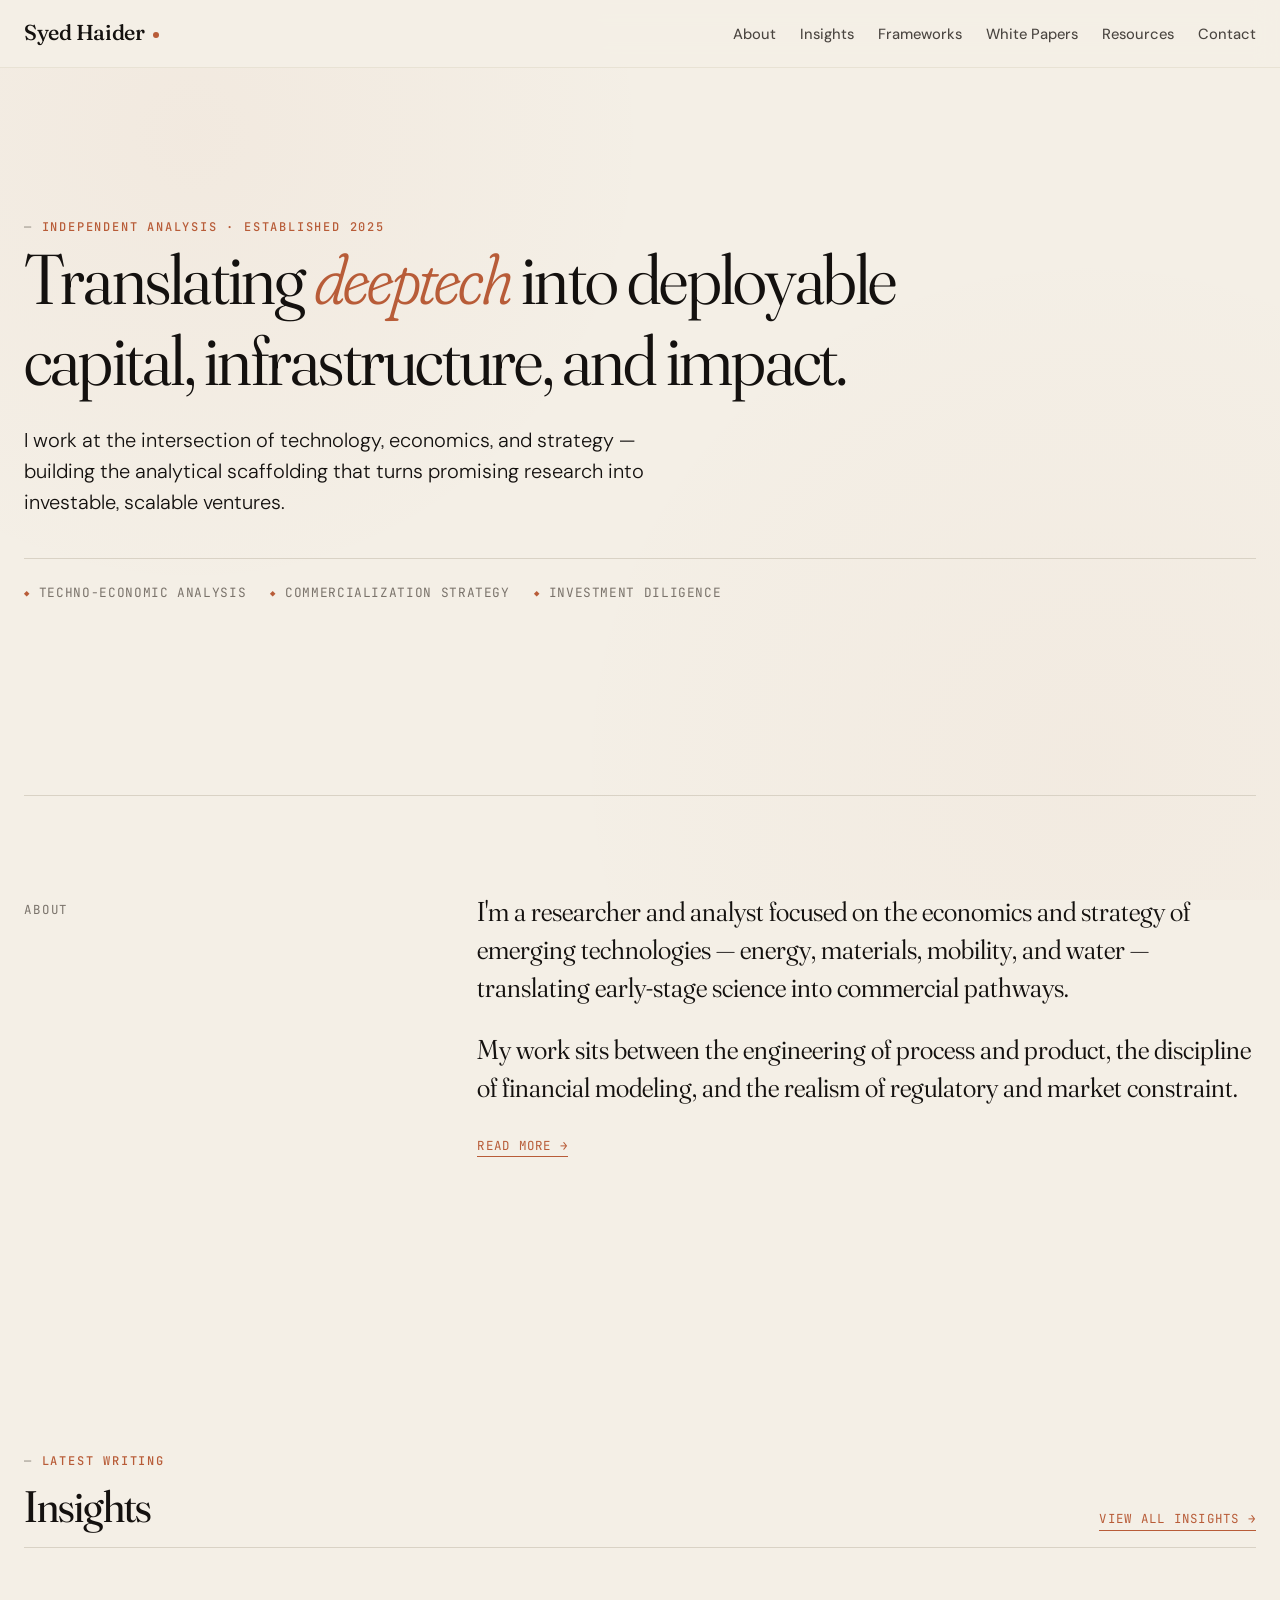
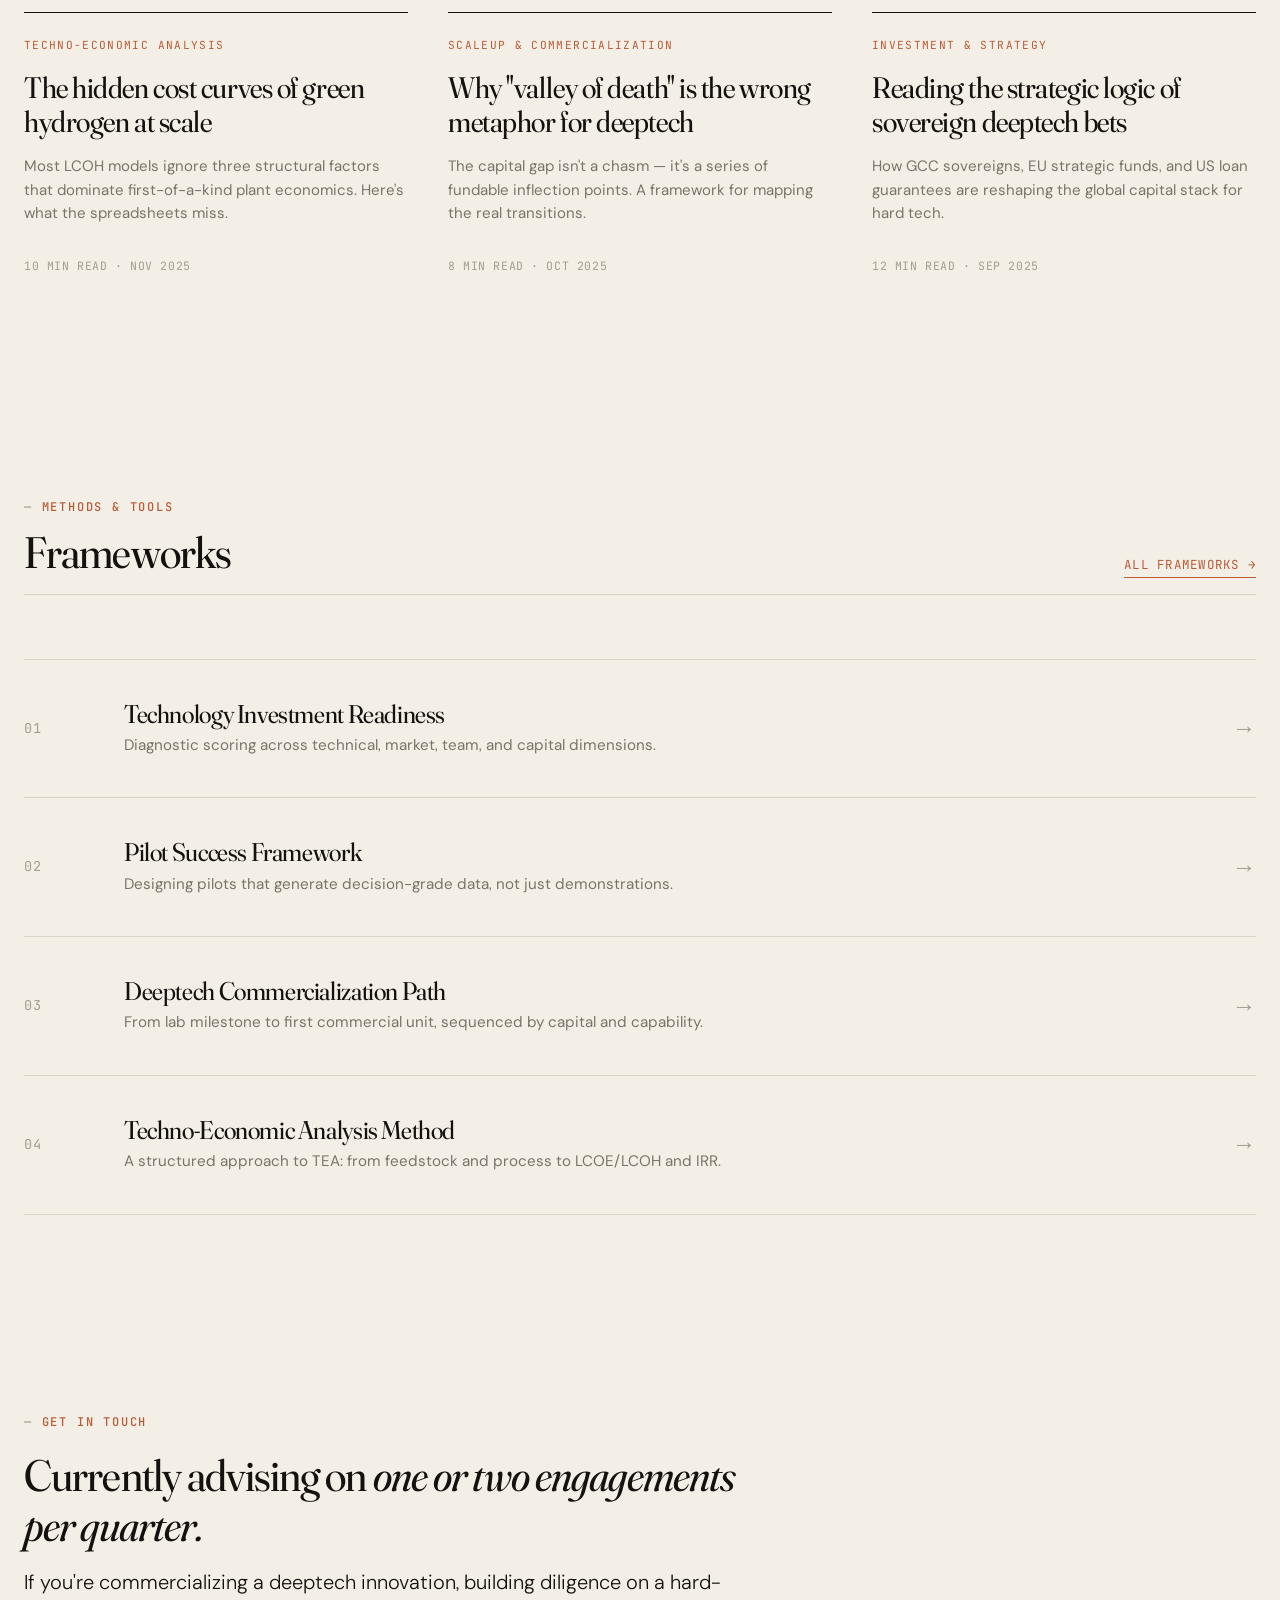
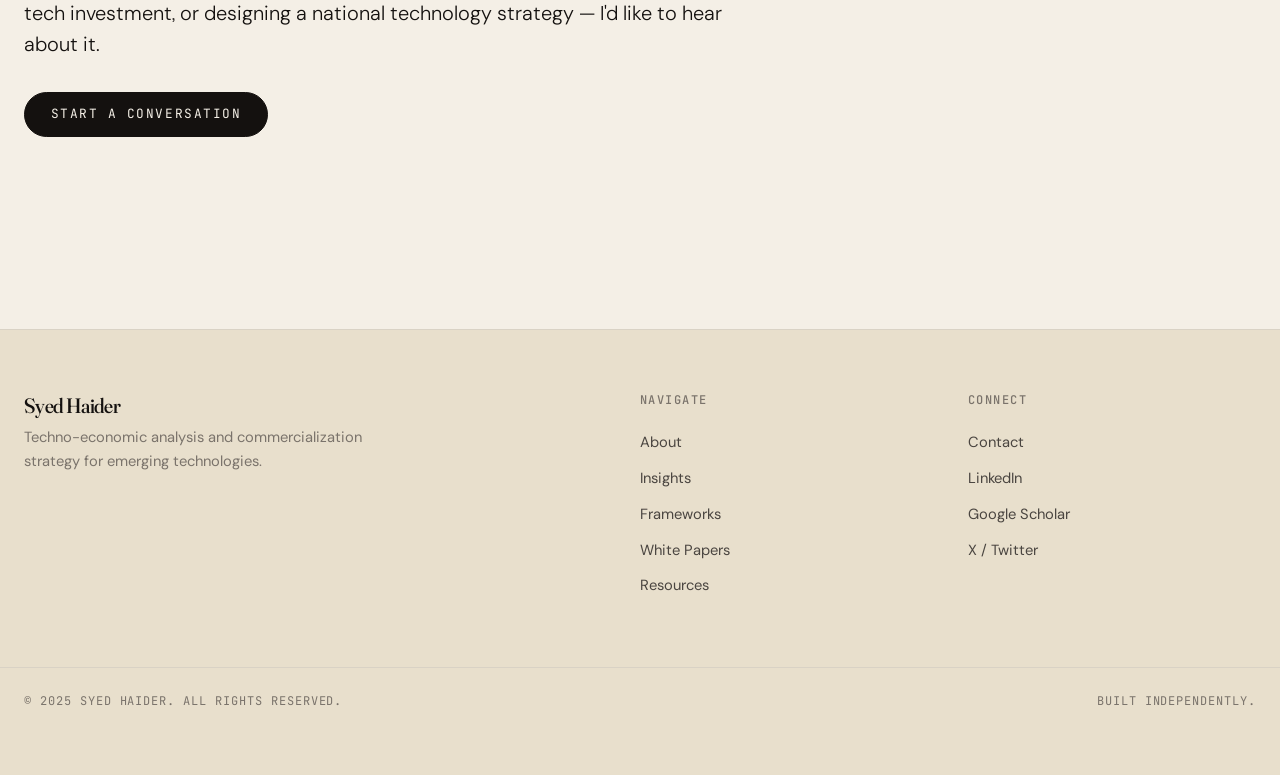
==== index.html @ 42bfda78 "Update index.html" ====
<!DOCTYPE html>
<html lang="en">
<head>
  <meta charset="UTF-8">
  <meta name="viewport" content="width=device-width, initial-scale=1.0">
  <title>Syed Haider — Techno-Economic Analyst & Technology Commercialization</title>
  <meta name="description" content="Independent analysis on technology commercialization, techno-economic modeling, and deeptech scaleup.">
  <link rel="preconnect" href="https://fonts.googleapis.com">
  <link rel="preconnect" href="https://fonts.gstatic.com" crossorigin>
  <link href="https://fonts.googleapis.com/css2?family=Fraunces:ital,opsz,wght,SOFT@0,9..144,100..900,0..100;1,9..144,100..900,0..100&family=DM+Sans:opsz,wght@9..40,300..700&family=JetBrains+Mono:wght@400;500&display=swap" rel="stylesheet">
  <link rel="stylesheet" href="css/styles.css">
</head>
<body>

  <!-- ============ NAVIGATION ============ -->
  <nav class="nav">
    <div class="nav-inner">
      <a href="index.html" class="nav-brand">Syed Haider</a>
      <button class="nav-toggle" aria-label="Toggle navigation">
        <span></span><span></span><span></span>
      </button>
      <ul class="nav-links">
        <li><a href="about.html">About</a></li>
        <li><a href="insights.html">Insights</a></li>
        <li><a href="frameworks.html">Frameworks</a></li>
        <li><a href="white-papers.html">White Papers</a></li>
        <li><a href="resources.html">Resources</a></li>
        <li><a href="contact.html">Contact</a></li>
      </ul>
    </div>
  </nav>

  <!-- ============ HERO ============ -->
  <header class="hero">
    <div class="container">
      <div class="fade-up">
        <span class="eyebrow">Independent Analysis · Established 2025</span>
      </div>
      <div class="hero-grid">
        <div>
          <h1 class="fade-up">
            Translating <em>deeptech</em> into deployable<br>capital, infrastructure, and impact.
          </h1>
          <p class="lead fade-up" style="max-width: 640px; margin-top: 1.5rem;">
            I work at the intersection of technology, economics, and strategy — building the analytical scaffolding that turns promising research into investable, scalable ventures.
          </p>
          <div class="hero-meta fade-up">
            <span>Techno-Economic Analysis</span>
            <span>Commercialization Strategy</span>
            <span>Investment Diligence</span>
          </div>
        </div>
      </div>
    </div>
  </header>

  <!-- ============ ABOUT PREVIEW ============ -->
  <section>
    <div class="container">
      <div class="about-preview reveal">
        <div class="about-preview-label">About</div>
        <div class="about-preview-content">
          <p>
            I'm a researcher and analyst focused on the economics and strategy of emerging technologies — energy, materials, mobility, and water — translating early-stage science into commercial pathways.
          </p>
          <p>
            My work sits between the engineering of process and product, the discipline of financial modeling, and the realism of regulatory and market constraint.
          </p>
          <a href="about.html" class="section-link" style="margin-top: 1rem;">Read more →</a>
        </div>
      </div>
    </div>
  </section>

  <!-- ============ LATEST INSIGHTS ============ -->
  <section>
    <div class="container">
      <div class="section-header reveal">
        <div>
          <span class="eyebrow">Latest Writing</span>
          <h2>Insights</h2>
        </div>
        <a href="insights.html" class="section-link">View all insights →</a>
      </div>

      <div class="insights-grid">
        <!-- INSIGHT CARD ---------------------------------------------------- -->
        <a href="insights/sample-post.html" class="insight-card reveal">
          <span class="category">Techno-Economic Analysis</span>
          <h3>The hidden cost curves of green hydrogen at scale</h3>
          <p>Most LCOH models ignore three structural factors that dominate first-of-a-kind plant economics. Here's what the spreadsheets miss.</p>
          <span class="meta">10 min read · Nov 2025</span>
        </a>
        <!-- /INSIGHT CARD --------------------------------------------------- -->

        <a href="insights/sample-post.html" class="insight-card reveal">
          <span class="category">Scaleup & Commercialization</span>
          <h3>Why "valley of death" is the wrong metaphor for deeptech</h3>
          <p>The capital gap isn't a chasm — it's a series of fundable inflection points. A framework for mapping the real transitions.</p>
          <span class="meta">8 min read · Oct 2025</span>
        </a>

        <a href="insights/sample-post.html" class="insight-card reveal">
          <span class="category">Investment & Strategy</span>
          <h3>Reading the strategic logic of sovereign deeptech bets</h3>
          <p>How GCC sovereigns, EU strategic funds, and US loan guarantees are reshaping the global capital stack for hard tech.</p>
          <span class="meta">12 min read · Sep 2025</span>
        </a>
      </div>
    </div>
  </section>

  <!-- ============ FRAMEWORKS ============ -->
  <section>
    <div class="container">
      <div class="section-header reveal">
        <div>
          <span class="eyebrow">Methods & Tools</span>
          <h2>Frameworks</h2>
        </div>
        <a href="frameworks.html" class="section-link">All frameworks →</a>
      </div>

      <div class="frameworks-list">
        <a href="frameworks/technology-investment-readiness.html" class="framework-row reveal">
          <span class="framework-number">01</span>
          <div>
            <h3>Technology Investment Readiness</h3>
            <p>Diagnostic scoring across technical, market, team, and capital dimensions.</p>
          </div>
          <span class="framework-arrow">→</span>
        </a>

        <a href="frameworks/pilot-success.html" class="framework-row reveal">
          <span class="framework-number">02</span>
          <div>
            <h3>Pilot Success Framework</h3>
            <p>Designing pilots that generate decision-grade data, not just demonstrations.</p>
          </div>
          <span class="framework-arrow">→</span>
        </a>

        <a href="frameworks/deeptech-commercialization.html" class="framework-row reveal">
          <span class="framework-number">03</span>
          <div>
            <h3>Deeptech Commercialization Path</h3>
            <p>From lab milestone to first commercial unit, sequenced by capital and capability.</p>
          </div>
          <span class="framework-arrow">→</span>
        </a>

        <a href="frameworks/techno-economic.html" class="framework-row reveal">
          <span class="framework-number">04</span>
          <div>
            <h3>Techno-Economic Analysis Method</h3>
            <p>A structured approach to TEA: from feedstock and process to LCOE/LCOH and IRR.</p>
          </div>
          <span class="framework-arrow">→</span>
        </a>
      </div>
    </div>
  </section>

  <!-- ============ CONTACT TEASER ============ -->
  <section>
    <div class="container">
      <div class="reveal" style="max-width: 720px;">
        <span class="eyebrow">Get in touch</span>
        <h2 style="margin: 1rem 0;">Currently advising on <em>one or two engagements per quarter.</em></h2>
        <p class="lead" style="margin-bottom: 2rem;">If you're commercializing a deeptech innovation, building diligence on a hard-tech investment, or designing a national technology strategy — I'd like to hear about it.</p>
        <a href="contact.html" class="btn">Start a conversation</a>
      </div>
    </div>
  </section>

  <!-- ============ FOOTER ============ -->
  <footer class="footer">
    <div class="footer-inner">
      <div class="footer-brand">
        <h4>Syed Haider</h4>
        <p>Techno-economic analysis and commercialization strategy for emerging technologies.</p>
      </div>
      <div class="footer-col">
        <h5>Navigate</h5>
        <ul>
          <li><a href="about.html">About</a></li>
          <li><a href="insights.html">Insights</a></li>
          <li><a href="frameworks.html">Frameworks</a></li>
          <li><a href="white-papers.html">White Papers</a></li>
          <li><a href="resources.html">Resources</a></li>
        </ul>
      </div>
      <div class="footer-col">
        <h5>Connect</h5>
        <ul>
          <li><a href="contact.html">Contact</a></li>
          <li><a href="https://linkedin.com" target="_blank" rel="noopener">LinkedIn</a></li>
          <li><a href="https://scholar.google.com" target="_blank" rel="noopener">Google Scholar</a></li>
          <li><a href="https://twitter.com" target="_blank" rel="noopener">X / Twitter</a></li>
        </ul>
      </div>
    </div>
    <div class="footer-bottom">
      <span>© 2025 Syed Haider. All rights reserved.</span>
      <span>Built independently.</span>
    </div>
  </footer>

  <script src="js/main.js"></script>
</body>
</html>
---- css/styles.css ----
/* ============================================================
   PERSONAL WEBSITE — EDITORIAL ANALYST AESTHETIC
   Built for techno-economic analysis & technology commercialization
   ============================================================ */

/* -------- DESIGN TOKENS -------- */
:root {
  /* Paper palette */
  --paper: #F4EFE6;
  --paper-alt: #FBFAF6;
  --paper-soft: #EEE7D8;
  --paper-deep: #E8DFCC;

  /* Ink palette */
  --ink: #14110F;
  --ink-mid: #4A4540;
  --ink-soft: #7A736B;
  --ink-faint: #A39D93;

  /* Accent — terracotta/rust */
  --accent: #B85C38;
  --accent-dark: #8C3F1F;
  --accent-soft: #E8B597;
  --accent-faint: #F4D9C5;

  /* Structural */
  --border: #D9D2C5;
  --border-soft: #E8E2D4;
  --border-strong: #A39D93;

  /* Typography */
  --font-display: 'Fraunces', 'Times New Roman', Georgia, serif;
  --font-body: 'DM Sans', -apple-system, BlinkMacSystemFont, sans-serif;
  --font-mono: 'JetBrains Mono', 'Courier New', monospace;

  /* Spacing scale */
  --space-2xs: 0.25rem;
  --space-xs: 0.5rem;
  --space-sm: 1rem;
  --space-md: 1.5rem;
  --space-lg: 2.5rem;
  --space-xl: 4rem;
  --space-2xl: 6rem;
  --space-3xl: 9rem;

  /* Layout */
  --container-max: 1280px;
  --content-max: 720px;
  --content-wide: 920px;

  /* Motion */
  --transition: 0.3s cubic-bezier(0.4, 0, 0.2, 1);
  --transition-slow: 0.6s cubic-bezier(0.4, 0, 0.2, 1);
}

/* -------- RESET & BASE -------- */
*, *::before, *::after {
  box-sizing: border-box;
  margin: 0;
  padding: 0;
}

html {
  scroll-behavior: smooth;
  -webkit-text-size-adjust: 100%;
}

body {
  font-family: var(--font-body);
  font-size: 17px;
  line-height: 1.6;
  color: var(--ink);
  background: var(--paper);
  background-image:
    radial-gradient(circle at 15% 15%, rgba(184, 92, 56, 0.04) 0%, transparent 35%),
    radial-gradient(circle at 85% 85%, rgba(184, 92, 56, 0.03) 0%, transparent 40%);
  background-attachment: fixed;
  -webkit-font-smoothing: antialiased;
  -moz-osx-font-smoothing: grayscale;
  font-feature-settings: 'kern', 'liga', 'ss01';
  min-height: 100vh;
}

img { max-width: 100%; height: auto; display: block; }
a { color: inherit; text-decoration: none; transition: color var(--transition); }
button { font: inherit; cursor: pointer; border: none; background: none; color: inherit; }

/* -------- TYPOGRAPHY -------- */
h1, h2, h3, h4, h5, h6 {
  font-family: var(--font-display);
  font-weight: 400;
  line-height: 1.15;
  color: var(--ink);
  font-feature-settings: 'kern', 'liga', 'ss01', 'ss02';
  font-variation-settings: 'opsz' 144, 'SOFT' 30;
}

h1 {
  font-size: clamp(2.5rem, 5.5vw, 4.75rem);
  letter-spacing: -0.025em;
  font-weight: 350;
}

h2 {
  font-size: clamp(1.75rem, 3.5vw, 2.75rem);
  letter-spacing: -0.02em;
  font-weight: 400;
}

h3 {
  font-size: clamp(1.4rem, 2.5vw, 1.85rem);
  letter-spacing: -0.015em;
}

h4 {
  font-size: 1.25rem;
  letter-spacing: -0.01em;
  font-weight: 500;
}

p {
  margin-bottom: var(--space-sm);
  color: var(--ink-mid);
}

p.lead {
  font-size: 1.25rem;
  line-height: 1.55;
  color: var(--ink);
  font-weight: 300;
}

.eyebrow {
  font-family: var(--font-mono);
  font-size: 0.75rem;
  letter-spacing: 0.15em;
  text-transform: uppercase;
  color: var(--accent);
  font-weight: 500;
  display: inline-block;
}

.eyebrow::before {
  content: '— ';
  color: var(--ink-faint);
}

.mono { font-family: var(--font-mono); font-size: 0.85em; letter-spacing: -0.01em; }

/* -------- LAYOUT -------- */
.container {
  max-width: var(--container-max);
  margin: 0 auto;
  padding: 0 var(--space-md);
}

.container-content {
  max-width: var(--content-max);
  margin: 0 auto;
  padding: 0 var(--space-md);
}

.container-wide {
  max-width: var(--content-wide);
  margin: 0 auto;
  padding: 0 var(--space-md);
}

section { padding: var(--space-2xl) 0; }

/* -------- NAVIGATION -------- */
.nav {
  position: sticky;
  top: 0;
  z-index: 100;
  background: rgba(244, 239, 230, 0.88);
  backdrop-filter: blur(12px);
  -webkit-backdrop-filter: blur(12px);
  border-bottom: 1px solid var(--border-soft);
}

.nav-inner {
  max-width: var(--container-max);
  margin: 0 auto;
  padding: var(--space-sm) var(--space-md);
  display: flex;
  align-items: center;
  justify-content: space-between;
  gap: var(--space-md);
}

.nav-brand {
  font-family: var(--font-display);
  font-size: 1.35rem;
  font-weight: 500;
  letter-spacing: -0.02em;
  color: var(--ink);
  display: flex;
  align-items: baseline;
  gap: 0.4em;
}

.nav-brand::after {
  content: '';
  display: inline-block;
  width: 6px;
  height: 6px;
  background: var(--accent);
  border-radius: 50%;
  transform: translateY(-2px);
}

.nav-links {
  display: flex;
  list-style: none;
  gap: var(--space-md);
  align-items: center;
}

.nav-links a {
  font-size: 0.92rem;
  color: var(--ink-mid);
  padding: 0.4em 0;
  position: relative;
  font-weight: 450;
}

.nav-links a:hover { color: var(--ink); }

.nav-links a.active {
  color: var(--accent);
}

.nav-links a.active::after {
  content: '';
  position: absolute;
  bottom: -2px;
  left: 0;
  right: 0;
  height: 1px;
  background: var(--accent);
}

.nav-toggle {
  display: none;
  flex-direction: column;
  gap: 5px;
  padding: 6px;
}

.nav-toggle span {
  width: 22px;
  height: 1.5px;
  background: var(--ink);
  transition: var(--transition);
}

/* -------- HERO -------- */
.hero {
  padding: var(--space-3xl) 0 var(--space-2xl);
  position: relative;
  overflow: hidden;
}

.hero-grid {
  display: grid;
  grid-template-columns: 1fr;
  gap: var(--space-xl);
  align-items: end;
}

.hero h1 {
  margin-bottom: var(--space-md);
  font-weight: 350;
}

.hero h1 em {
  font-style: italic;
  color: var(--accent);
  font-weight: 300;
  font-variation-settings: 'opsz' 144, 'SOFT' 100;
}

.hero-meta {
  display: flex;
  flex-wrap: wrap;
  gap: var(--space-md);
  margin-top: var(--space-lg);
  padding-top: var(--space-md);
  border-top: 1px solid var(--border);
  font-family: var(--font-mono);
  font-size: 0.8rem;
  letter-spacing: 0.05em;
  text-transform: uppercase;
  color: var(--ink-soft);
}

.hero-meta span::before {
  content: '◆ ';
  color: var(--accent);
  font-size: 0.7em;
  margin-right: 0.4em;
}

/* -------- LATEST INSIGHTS GRID -------- */
.section-header {
  display: flex;
  justify-content: space-between;
  align-items: end;
  margin-bottom: var(--space-xl);
  padding-bottom: var(--space-sm);
  border-bottom: 1px solid var(--border);
  gap: var(--space-md);
  flex-wrap: wrap;
}

.section-header h2 { margin-top: var(--space-xs); }

.section-link {
  font-family: var(--font-mono);
  font-size: 0.78rem;
  letter-spacing: 0.1em;
  text-transform: uppercase;
  color: var(--accent);
  border-bottom: 1px solid var(--accent);
  padding-bottom: 2px;
  transition: var(--transition);
}

.section-link:hover {
  color: var(--accent-dark);
  letter-spacing: 0.14em;
}

/* Insights grid */
.insights-grid {
  display: grid;
  grid-template-columns: repeat(auto-fit, minmax(280px, 1fr));
  gap: var(--space-lg);
}

.insight-card {
  display: flex;
  flex-direction: column;
  padding: var(--space-md) 0;
  border-top: 1px solid var(--ink);
  transition: var(--transition);
  background: transparent;
}

.insight-card:hover { transform: translateY(-3px); }
.insight-card:hover h3 { color: var(--accent); }

.insight-card .category {
  font-family: var(--font-mono);
  font-size: 0.7rem;
  letter-spacing: 0.12em;
  text-transform: uppercase;
  color: var(--accent);
  margin-bottom: var(--space-sm);
}

.insight-card h3 {
  margin-bottom: var(--space-sm);
  transition: color var(--transition);
}

.insight-card p {
  color: var(--ink-soft);
  font-size: 0.94rem;
  line-height: 1.55;
}

.insight-card .meta {
  margin-top: auto;
  padding-top: var(--space-sm);
  font-family: var(--font-mono);
  font-size: 0.72rem;
  letter-spacing: 0.05em;
  color: var(--ink-faint);
  text-transform: uppercase;
}

/* -------- ABOUT PREVIEW -------- */
.about-preview {
  display: grid;
  grid-template-columns: 1fr 2fr;
  gap: var(--space-xl);
  align-items: start;
  padding: var(--space-2xl) 0;
  border-top: 1px solid var(--border);
}

.about-preview-label {
  font-family: var(--font-mono);
  font-size: 0.78rem;
  letter-spacing: 0.15em;
  text-transform: uppercase;
  color: var(--ink-soft);
  padding-top: 0.6em;
}

.about-preview-content p {
  font-family: var(--font-display);
  font-size: clamp(1.25rem, 2.2vw, 1.7rem);
  line-height: 1.4;
  color: var(--ink);
  font-weight: 350;
  margin-bottom: var(--space-md);
  font-variation-settings: 'opsz' 96, 'SOFT' 40;
}

.about-preview-content p:last-child { margin-bottom: 0; }

/* -------- FRAMEWORKS PREVIEW -------- */
.frameworks-list {
  display: grid;
  grid-template-columns: 1fr;
  gap: 0;
  margin-top: var(--space-lg);
}

.framework-row {
  display: grid;
  grid-template-columns: 60px 1fr auto;
  gap: var(--space-lg);
  padding: var(--space-lg) 0;
  border-top: 1px solid var(--border);
  align-items: center;
  transition: var(--transition);
  position: relative;
}

.framework-row:last-child { border-bottom: 1px solid var(--border); }

.framework-row:hover {
  padding-left: var(--space-md);
}

.framework-row:hover h3 { color: var(--accent); }
.framework-row:hover .framework-number { color: var(--accent); }

.framework-number {
  font-family: var(--font-mono);
  font-size: 0.85rem;
  color: var(--ink-faint);
  letter-spacing: 0.05em;
  transition: var(--transition);
}

.framework-row h3 {
  font-size: clamp(1.3rem, 2vw, 1.65rem);
  margin-bottom: var(--space-2xs);
  transition: color var(--transition);
}

.framework-row p {
  color: var(--ink-soft);
  font-size: 0.95rem;
  margin: 0;
}

.framework-arrow {
  font-family: var(--font-display);
  font-size: 1.5rem;
  color: var(--ink-faint);
  transition: var(--transition);
}

.framework-row:hover .framework-arrow {
  color: var(--accent);
  transform: translateX(6px);
}

/* -------- ABOUT PAGE -------- */
.about-hero {
  padding: var(--space-2xl) 0 var(--space-lg);
}

.about-grid {
  display: grid;
  grid-template-columns: 1fr 2fr;
  gap: var(--space-xl);
  align-items: start;
  padding: var(--space-lg) 0;
}

.about-sidebar {
  position: sticky;
  top: 100px;
  padding-top: var(--space-md);
}

.about-sidebar h4 {
  font-family: var(--font-mono);
  font-size: 0.75rem;
  letter-spacing: 0.15em;
  text-transform: uppercase;
  color: var(--ink-soft);
  margin-bottom: var(--space-sm);
  font-weight: 500;
}

.about-sidebar ul {
  list-style: none;
  margin-bottom: var(--space-lg);
}

.about-sidebar li {
  padding: 0.35em 0;
  font-size: 0.92rem;
  color: var(--ink-mid);
  border-bottom: 1px solid var(--border-soft);
}

.about-content h2 {
  margin-top: var(--space-xl);
  margin-bottom: var(--space-md);
}

.about-content h2:first-child { margin-top: 0; }

.about-content p {
  font-size: 1.06rem;
  line-height: 1.7;
  margin-bottom: var(--space-md);
  color: var(--ink-mid);
}

.about-content p strong { color: var(--ink); font-weight: 600; }

/* -------- CATEGORY FILTER -------- */
.category-filter {
  display: flex;
  flex-wrap: wrap;
  gap: var(--space-xs);
  margin-bottom: var(--space-xl);
  padding-bottom: var(--space-md);
  border-bottom: 1px solid var(--border);
}

.filter-btn {
  font-family: var(--font-mono);
  font-size: 0.78rem;
  letter-spacing: 0.05em;
  text-transform: uppercase;
  padding: 0.5em 1em;
  background: transparent;
  border: 1px solid var(--border);
  color: var(--ink-mid);
  border-radius: 999px;
  transition: var(--transition);
}

.filter-btn:hover {
  border-color: var(--ink);
  color: var(--ink);
}

.filter-btn.active {
  background: var(--ink);
  color: var(--paper);
  border-color: var(--ink);
}

/* -------- POST / ARTICLE -------- */
.post-header {
  padding: var(--space-2xl) 0 var(--space-lg);
  border-bottom: 1px solid var(--border);
  margin-bottom: var(--space-xl);
}

.post-meta {
  display: flex;
  gap: var(--space-md);
  margin-bottom: var(--space-md);
  font-family: var(--font-mono);
  font-size: 0.78rem;
  text-transform: uppercase;
  letter-spacing: 0.08em;
  color: var(--ink-soft);
}

.post-meta .category { color: var(--accent); font-weight: 500; }

.post-content {
  max-width: var(--content-max);
  margin: 0 auto;
  padding: 0 var(--space-md);
}

.post-content h2 {
  margin-top: var(--space-xl);
  margin-bottom: var(--space-md);
}

.post-content h3 {
  margin-top: var(--space-lg);
  margin-bottom: var(--space-sm);
}

.post-content p {
  font-size: 1.08rem;
  line-height: 1.75;
  margin-bottom: var(--space-md);
  color: var(--ink-mid);
}

.post-content ul, .post-content ol {
  margin-bottom: var(--space-md);
  padding-left: var(--space-md);
}

.post-content li {
  font-size: 1.05rem;
  line-height: 1.7;
  margin-bottom: 0.5em;
  color: var(--ink-mid);
}

.post-content blockquote {
  border-left: 3px solid var(--accent);
  padding: var(--space-sm) var(--space-md);
  margin: var(--space-md) 0;
  font-family: var(--font-display);
  font-size: 1.3rem;
  line-height: 1.4;
  color: var(--ink);
  font-style: italic;
  background: var(--paper-alt);
}

.post-content code {
  font-family: var(--font-mono);
  font-size: 0.92em;
  background: var(--paper-soft);
  padding: 0.15em 0.4em;
  border-radius: 3px;
  color: var(--accent-dark);
}

.post-content table {
  width: 100%;
  border-collapse: collapse;
  margin: var(--space-md) 0;
  font-size: 0.95rem;
}

.post-content th, .post-content td {
  padding: 0.7em 1em;
  text-align: left;
  border-bottom: 1px solid var(--border);
}

.post-content th {
  font-family: var(--font-mono);
  font-size: 0.78rem;
  letter-spacing: 0.05em;
  text-transform: uppercase;
  color: var(--ink-soft);
  border-bottom: 2px solid var(--ink);
}

.post-content a {
  color: var(--accent);
  border-bottom: 1px solid var(--accent-soft);
  transition: var(--transition);
}

.post-content a:hover {
  color: var(--accent-dark);
  border-bottom-color: var(--accent-dark);
}

/* -------- WHITE PAPERS / RESOURCES -------- */
.paper-list {
  display: flex;
  flex-direction: column;
  gap: 0;
}

.paper-item {
  display: grid;
  grid-template-columns: auto 1fr auto;
  gap: var(--space-lg);
  padding: var(--space-lg) 0;
  border-top: 1px solid var(--border);
  align-items: center;
  transition: var(--transition);
}

.paper-item:last-child { border-bottom: 1px solid var(--border); }

.paper-item:hover h3 { color: var(--accent); }

.paper-date {
  font-family: var(--font-mono);
  font-size: 0.8rem;
  color: var(--ink-soft);
  letter-spacing: 0.05em;
  text-transform: uppercase;
  white-space: nowrap;
}

.paper-content h3 {
  margin-bottom: var(--space-2xs);
  transition: color var(--transition);
}

.paper-content p {
  margin: 0;
  color: var(--ink-soft);
  font-size: 0.95rem;
}

.paper-action {
  font-family: var(--font-mono);
  font-size: 0.78rem;
  letter-spacing: 0.1em;
  text-transform: uppercase;
  color: var(--accent);
  border: 1px solid var(--border);
  padding: 0.6em 1em;
  border-radius: 999px;
  transition: var(--transition);
  white-space: nowrap;
}

.paper-action:hover {
  background: var(--ink);
  color: var(--paper);
  border-color: var(--ink);
}

/* -------- RESOURCE TYPES -------- */
.resource-group {
  margin-bottom: var(--space-2xl);
}

.resource-group h2 {
  margin-bottom: var(--space-md);
  padding-bottom: var(--space-xs);
  border-bottom: 1px solid var(--border);
}

.resource-grid {
  display: grid;
  grid-template-columns: repeat(auto-fit, minmax(280px, 1fr));
  gap: var(--space-md);
}

.resource-card {
  padding: var(--space-md);
  background: var(--paper-alt);
  border: 1px solid var(--border-soft);
  border-radius: 4px;
  transition: var(--transition);
}

.resource-card:hover {
  border-color: var(--accent);
  background: var(--paper);
  transform: translateY(-2px);
  box-shadow: 0 8px 24px rgba(20, 17, 15, 0.05);
}

.resource-card h4 {
  font-family: var(--font-display);
  font-size: 1.2rem;
  margin-bottom: var(--space-xs);
  color: var(--ink);
}

.resource-card p {
  font-size: 0.92rem;
  margin: 0;
  color: var(--ink-soft);
}

.resource-card .type {
  font-family: var(--font-mono);
  font-size: 0.7rem;
  letter-spacing: 0.12em;
  text-transform: uppercase;
  color: var(--accent);
  margin-bottom: var(--space-xs);
}

/* -------- CONTACT -------- */
.contact-grid {
  display: grid;
  grid-template-columns: 1fr 1fr;
  gap: var(--space-2xl);
  padding: var(--space-lg) 0;
}

.contact-info h3 {
  margin-bottom: var(--space-sm);
}

.contact-methods {
  list-style: none;
  margin-top: var(--space-lg);
}

.contact-methods li {
  padding: var(--space-sm) 0;
  border-top: 1px solid var(--border);
  display: grid;
  grid-template-columns: 100px 1fr;
  gap: var(--space-sm);
  align-items: baseline;
}

.contact-methods li:last-child { border-bottom: 1px solid var(--border); }

.contact-methods .label {
  font-family: var(--font-mono);
  font-size: 0.78rem;
  letter-spacing: 0.1em;
  text-transform: uppercase;
  color: var(--ink-soft);
}

.contact-methods a {
  color: var(--ink);
  border-bottom: 1px solid var(--border);
  transition: var(--transition);
}

.contact-methods a:hover {
  color: var(--accent);
  border-bottom-color: var(--accent);
}

.contact-form {
  background: var(--paper-alt);
  padding: var(--space-lg);
  border: 1px solid var(--border-soft);
  border-radius: 4px;
}

.form-group { margin-bottom: var(--space-md); }

.form-group label {
  display: block;
  font-family: var(--font-mono);
  font-size: 0.75rem;
  letter-spacing: 0.1em;
  text-transform: uppercase;
  color: var(--ink-soft);
  margin-bottom: var(--space-xs);
}

.form-group input,
.form-group textarea {
  width: 100%;
  padding: 0.75em 1em;
  font-family: var(--font-body);
  font-size: 1rem;
  background: var(--paper);
  border: 1px solid var(--border);
  border-radius: 4px;
  color: var(--ink);
  transition: var(--transition);
}

.form-group input:focus,
.form-group textarea:focus {
  outline: none;
  border-color: var(--accent);
  box-shadow: 0 0 0 3px var(--accent-faint);
}

.form-group textarea {
  min-height: 140px;
  resize: vertical;
  font-family: var(--font-body);
}

.btn {
  display: inline-block;
  padding: 0.9em 2em;
  font-family: var(--font-mono);
  font-size: 0.8rem;
  letter-spacing: 0.12em;
  text-transform: uppercase;
  background: var(--ink);
  color: var(--paper);
  border: 1px solid var(--ink);
  border-radius: 999px;
  transition: var(--transition);
  cursor: pointer;
}

.btn:hover {
  background: var(--accent);
  border-color: var(--accent);
  transform: translateY(-2px);
  box-shadow: 0 6px 16px rgba(184, 92, 56, 0.3);
}

.btn.btn-outline {
  background: transparent;
  color: var(--ink);
}

.btn.btn-outline:hover {
  background: var(--ink);
  color: var(--paper);
}

/* -------- FOOTER -------- */
.footer {
  border-top: 1px solid var(--border);
  margin-top: var(--space-2xl);
  padding: var(--space-xl) 0 var(--space-lg);
  background: var(--paper-deep);
}

.footer-inner {
  max-width: var(--container-max);
  margin: 0 auto;
  padding: 0 var(--space-md);
  display: grid;
  grid-template-columns: 2fr 1fr 1fr;
  gap: var(--space-lg);
}

.footer-brand h4 {
  font-family: var(--font-display);
  font-size: 1.3rem;
  margin-bottom: var(--space-xs);
}

.footer-brand p {
  font-size: 0.92rem;
  color: var(--ink-soft);
  max-width: 380px;
}

.footer-col h5 {
  font-family: var(--font-mono);
  font-size: 0.75rem;
  letter-spacing: 0.12em;
  text-transform: uppercase;
  color: var(--ink-soft);
  margin-bottom: var(--space-sm);
  font-weight: 500;
}

.footer-col ul { list-style: none; }
.footer-col li { padding: 0.25em 0; }
.footer-col a {
  font-size: 0.92rem;
  color: var(--ink-mid);
}
.footer-col a:hover { color: var(--accent); }

.footer-bottom {
  max-width: var(--container-max);
  margin: var(--space-xl) auto 0;
  padding: var(--space-md);
  border-top: 1px solid var(--border);
  display: flex;
  justify-content: space-between;
  font-family: var(--font-mono);
  font-size: 0.75rem;
  color: var(--ink-soft);
  text-transform: uppercase;
  letter-spacing: 0.08em;
  flex-wrap: wrap;
  gap: var(--space-sm);
}

/* -------- PAGE HEADER (sub-pages) -------- */
.page-header {
  padding: var(--space-2xl) 0 var(--space-xl);
  border-bottom: 1px solid var(--border);
}

.page-header h1 {
  font-size: clamp(2.2rem, 4.5vw, 3.5rem);
  margin-bottom: var(--space-sm);
  font-weight: 350;
}

.page-header h1 em {
  font-style: italic;
  color: var(--accent);
  font-variation-settings: 'opsz' 144, 'SOFT' 100;
}

.page-header .lead {
  max-width: 620px;
  color: var(--ink-mid);
  font-weight: 300;
  font-size: 1.15rem;
}

/* -------- ANIMATIONS -------- */
@keyframes fadeUp {
  from { opacity: 0; transform: translateY(20px); }
  to { opacity: 1; transform: translateY(0); }
}

.fade-up {
  animation: fadeUp 0.8s cubic-bezier(0.16, 1, 0.3, 1) both;
}

.fade-up:nth-child(2) { animation-delay: 0.08s; }
.fade-up:nth-child(3) { animation-delay: 0.16s; }
.fade-up:nth-child(4) { animation-delay: 0.24s; }
.fade-up:nth-child(5) { animation-delay: 0.32s; }
.fade-up:nth-child(6) { animation-delay: 0.4s; }

/* -------- RESPONSIVE -------- */
@media (max-width: 880px) {
  body { font-size: 16px; }

  .nav-toggle { display: flex; }

  .nav-links {
    position: fixed;
    top: 60px;
    left: 0;
    right: 0;
    background: var(--paper);
    flex-direction: column;
    align-items: flex-start;
    padding: var(--space-md);
    gap: var(--space-sm);
    border-bottom: 1px solid var(--border);
    transform: translateY(-120%);
    transition: transform var(--transition);
    box-shadow: 0 6px 20px rgba(20, 17, 15, 0.08);
  }

  .nav-links.open { transform: translateY(0); }

  .nav-links a { font-size: 1.05rem; padding: 0.5em 0; width: 100%; }

  .about-preview { grid-template-columns: 1fr; gap: var(--space-md); }

  .about-grid { grid-template-columns: 1fr; }
  .about-sidebar { position: static; padding-bottom: var(--space-lg); border-bottom: 1px solid var(--border); }

  .contact-grid { grid-template-columns: 1fr; }

  .footer-inner { grid-template-columns: 1fr; }

  .framework-row { grid-template-columns: 40px 1fr auto; gap: var(--space-md); }
  .framework-row:hover { padding-left: var(--space-sm); }

  .paper-item { grid-template-columns: 1fr; gap: var(--space-xs); }
  .paper-action { justify-self: start; }

  .contact-methods li { grid-template-columns: 1fr; gap: var(--space-2xs); }
  .contact-methods li .label { margin-bottom: 0; }

  section { padding: var(--space-xl) 0; }
  .hero { padding: var(--space-2xl) 0 var(--space-xl); }
}

/* -------- UTILITIES -------- */
.hidden { display: none !important; }
.text-center { text-align: center; }
.mt-lg { margin-top: var(--space-lg); }
.mb-lg { margin-bottom: var(--space-lg); }

::selection {
  background: var(--accent);
  color: var(--paper);
}
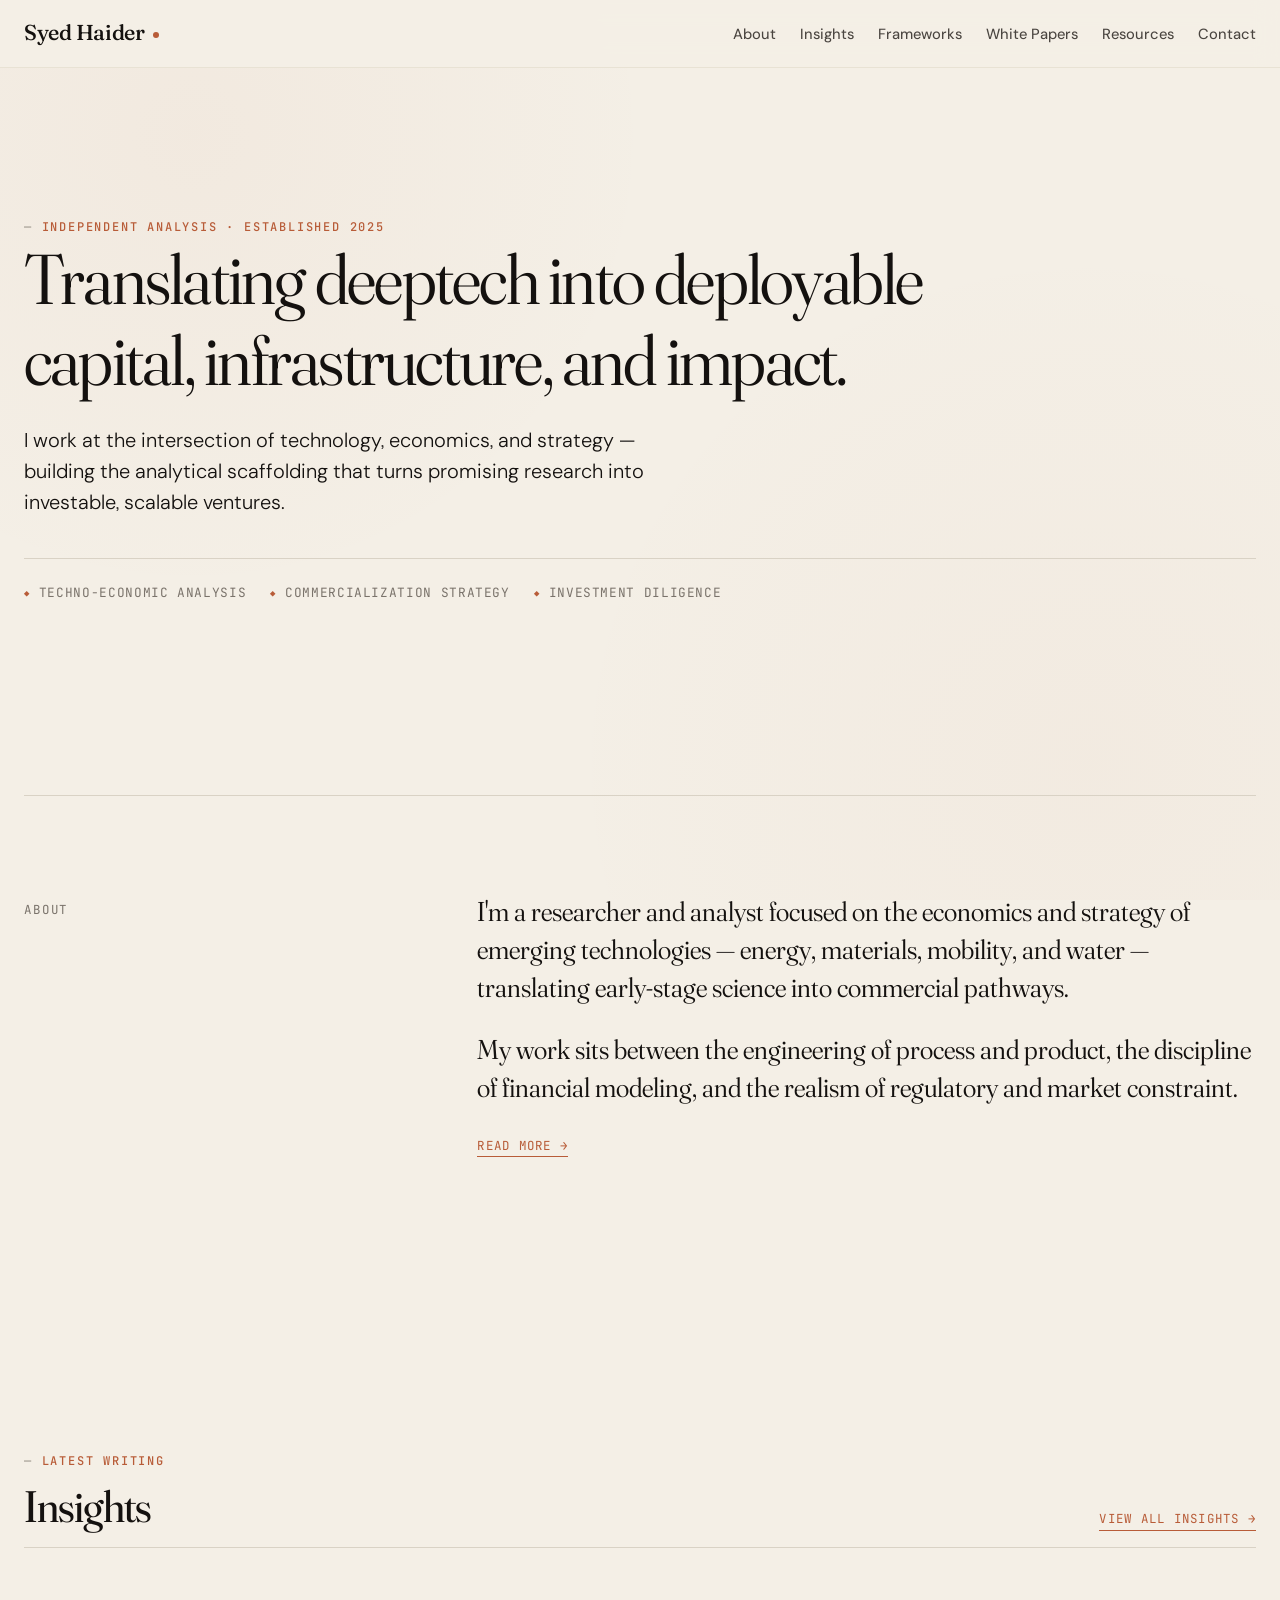
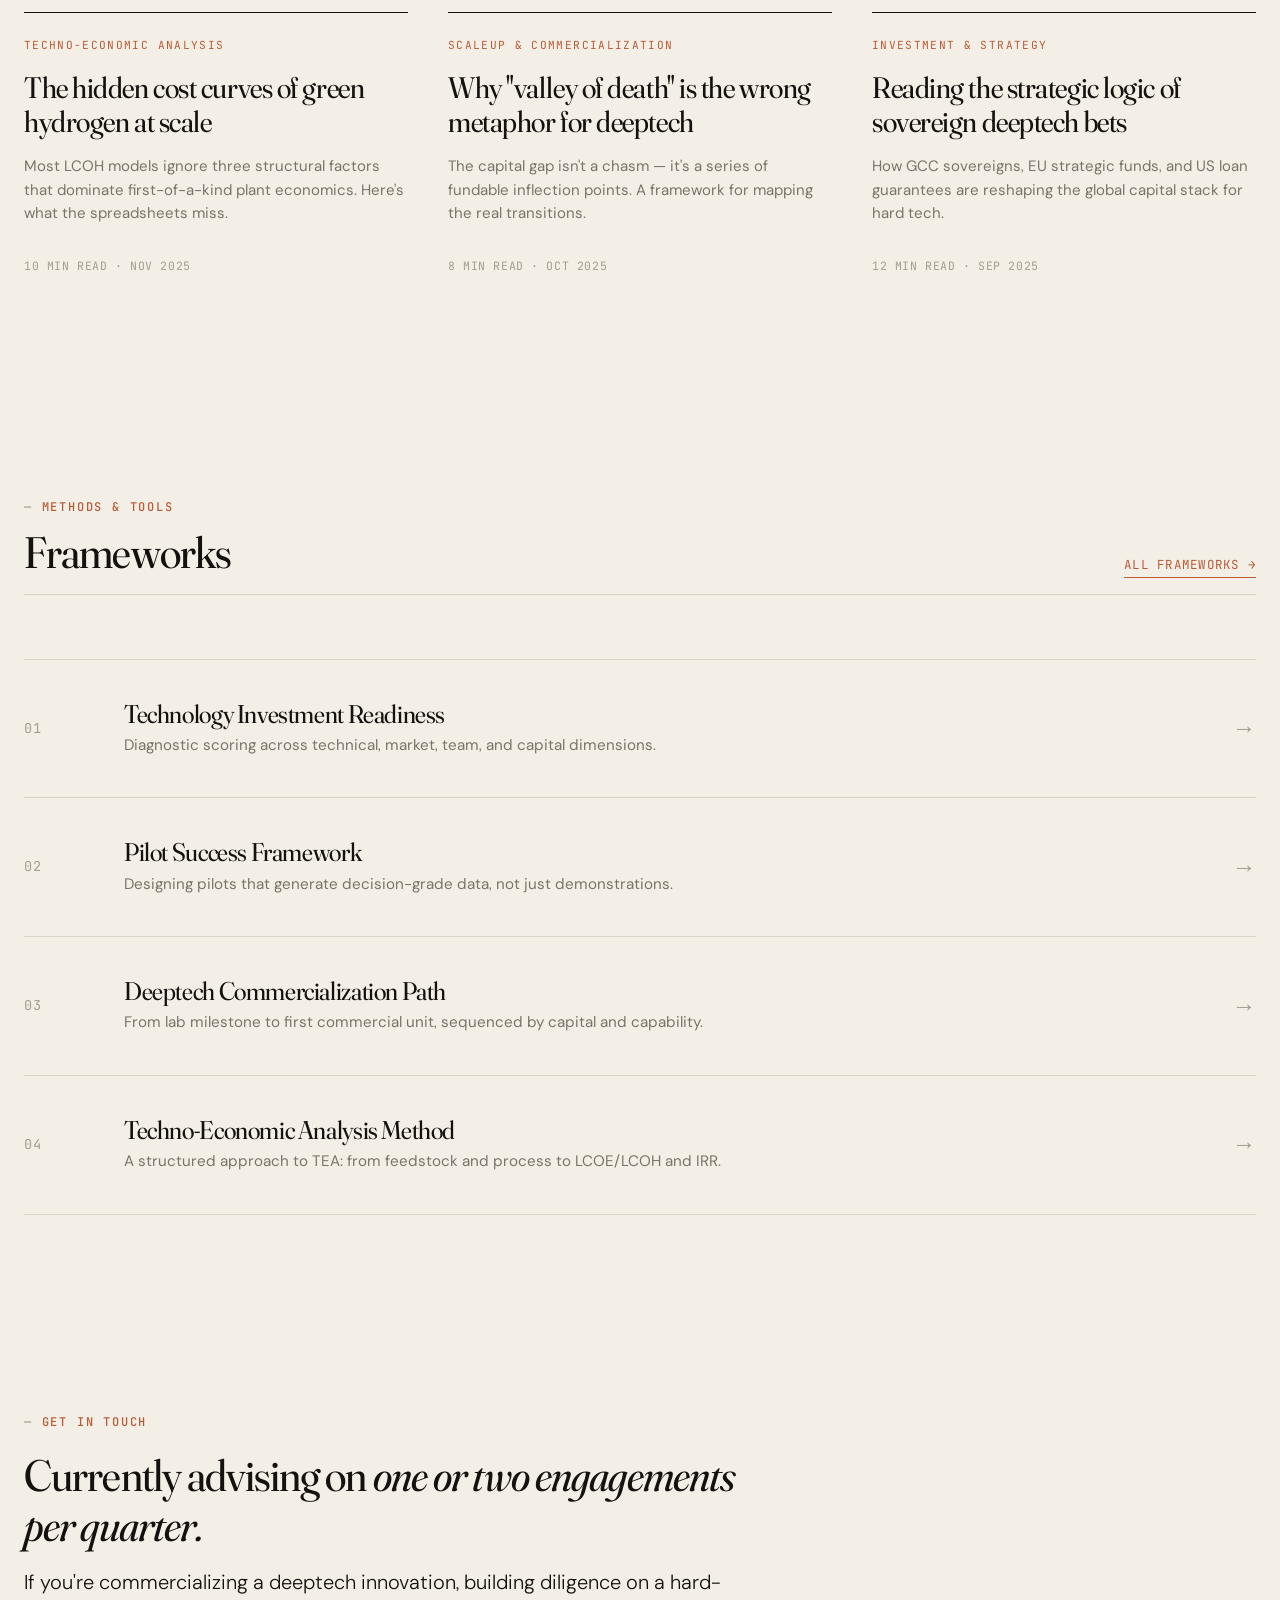
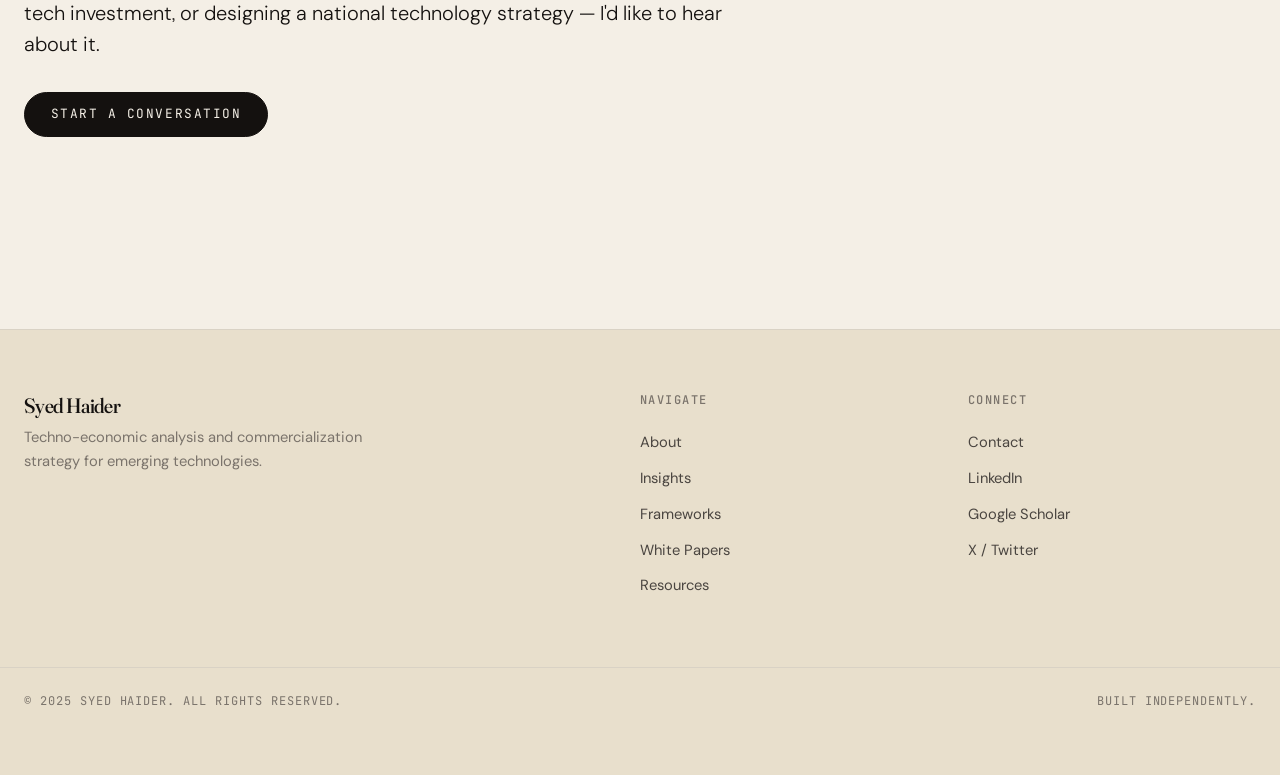
==== commit 41ab805b: "Update index.html" ====
--- a/index.html
+++ b/index.html
@@ -39,7 +39,7 @@
       <div class="hero-grid">
         <div>
           <h1 class="fade-up">
-            Translating <em>deeptech</em> into deployable<br>capital, infrastructure, and impact.
+            Translating deeptech into deployable<br>capital, infrastructure, and impact.
           </h1>
           <p class="lead fade-up" style="max-width: 640px; margin-top: 1.5rem;">
             I work at the intersection of technology, economics, and strategy — building the analytical scaffolding that turns promising research into investable, scalable ventures.
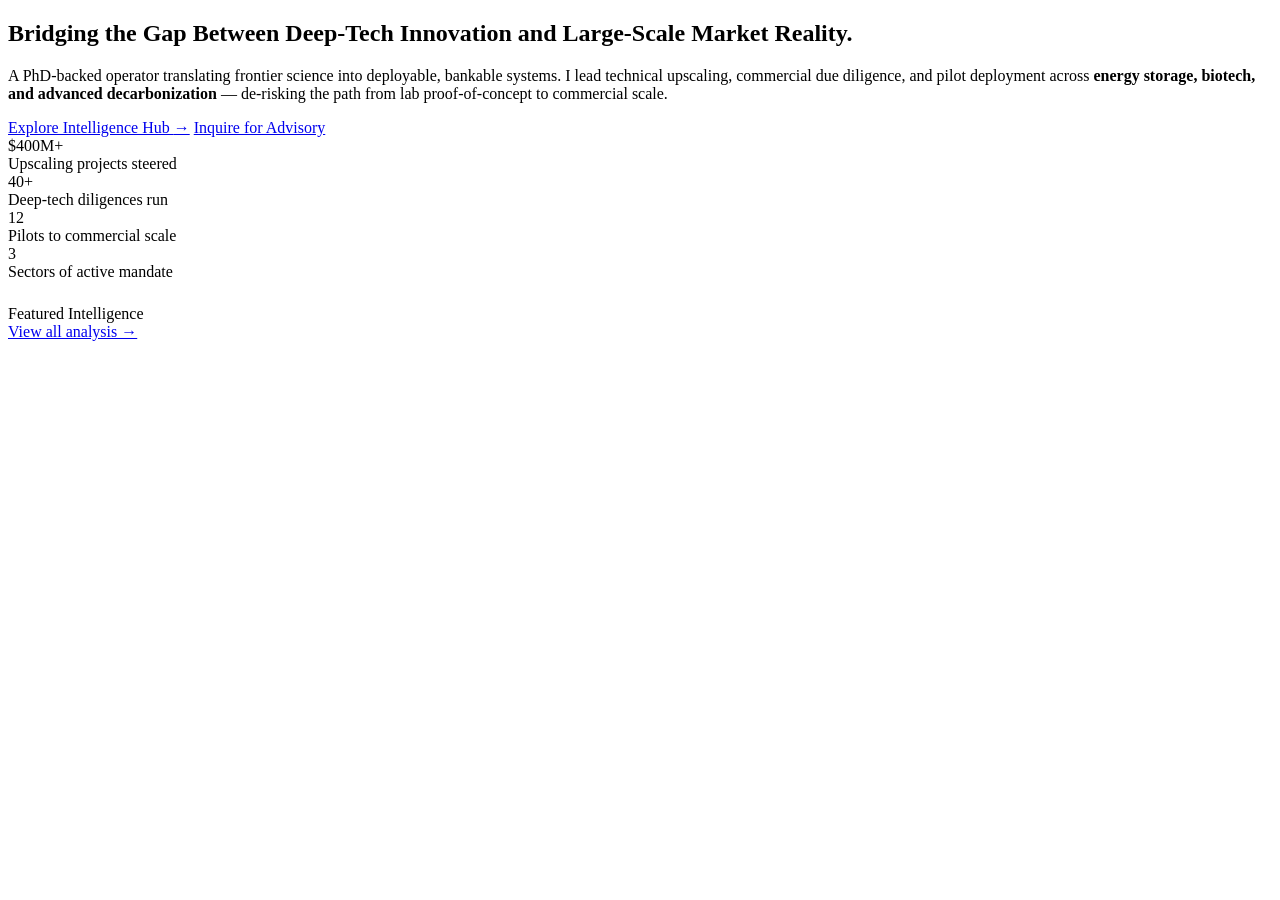
==== commit e10f1b7d: "Add files via upload" ====
--- a/index.html
+++ b/index.html
@@ -3,209 +3,69 @@
 <head>
   <meta charset="UTF-8">
   <meta name="viewport" content="width=device-width, initial-scale=1.0">
-  <title>Syed Haider — Techno-Economic Analyst & Technology Commercialization</title>
-  <meta name="description" content="Independent analysis on technology commercialization, techno-economic modeling, and deeptech scaleup.">
+  <title>Dr. Syed Haider · Technology Commercialization Leader</title>
   <link rel="preconnect" href="https://fonts.googleapis.com">
   <link rel="preconnect" href="https://fonts.gstatic.com" crossorigin>
-  <link href="https://fonts.googleapis.com/css2?family=Fraunces:ital,opsz,wght,SOFT@0,9..144,100..900,0..100;1,9..144,100..900,0..100&family=DM+Sans:opsz,wght@9..40,300..700&family=JetBrains+Mono:wght@400;500&display=swap" rel="stylesheet">
-  <link rel="stylesheet" href="css/styles.css">
+  <link href="https://fonts.googleapis.com/css2?family=Plus+Jakarta+Sans:wght@400;500;600;700;800&display=swap" rel="stylesheet">
+  <link rel="stylesheet" href="assets/css/styles.css">
 </head>
-<body>
-
-  <!-- ============ NAVIGATION ============ -->
-  <nav class="nav">
-    <div class="nav-inner">
-      <a href="index.html" class="nav-brand">Syed Haider</a>
-      <button class="nav-toggle" aria-label="Toggle navigation">
-        <span></span><span></span><span></span>
-      </button>
-      <ul class="nav-links">
-        <li><a href="about.html">About</a></li>
-        <li><a href="insights.html">Insights</a></li>
-        <li><a href="frameworks.html">Frameworks</a></li>
-        <li><a href="white-papers.html">White Papers</a></li>
-        <li><a href="resources.html">Resources</a></li>
-        <li><a href="contact.html">Contact</a></li>
-      </ul>
-    </div>
-  </nav>
+<body data-page="home">
+  <!-- navbar injected by assets/site.js -->
 
   <!-- ============ HERO ============ -->
-  <header class="hero">
-    <div class="container">
-      <div class="fade-up">
-        <span class="eyebrow">Independent Analysis · Established 2025</span>
-      </div>
-      <div class="hero-grid">
-        <div>
-          <h1 class="fade-up">
-            Translating deeptech into deployable<br>capital, infrastructure, and impact.
-          </h1>
-          <p class="lead fade-up" style="max-width: 640px; margin-top: 1.5rem;">
-            I work at the intersection of technology, economics, and strategy — building the analytical scaffolding that turns promising research into investable, scalable ventures.
-          </p>
-          <div class="hero-meta fade-up">
-            <span>Techno-Economic Analysis</span>
-            <span>Commercialization Strategy</span>
-            <span>Investment Diligence</span>
-          </div>
-        </div>
-      </div>
+  <section class="section hero">
+    <h1>Bridging the Gap Between Deep-Tech Innovation and <span class="accent">Large-Scale Market Reality.</span></h1>
+    <p class="hero__lead">
+      A PhD-backed operator translating frontier science into deployable, bankable systems. I lead technical upscaling,
+      commercial due diligence, and pilot deployment across <b>energy storage, biotech, and advanced decarbonization</b>
+      — de-risking the path from lab proof-of-concept to commercial scale.
+    </p>
+    <div class="hero__cta">
+      <a class="btn btn--primary" href="insights.html">Explore Intelligence Hub <span>→</span></a>
+      <a class="btn btn--ghost" href="venture.html">Inquire for Advisory</a>
     </div>
-  </header>
 
-  <!-- ============ ABOUT PREVIEW ============ -->
-  <section>
-    <div class="container">
-      <div class="about-preview reveal">
-        <div class="about-preview-label">About</div>
-        <div class="about-preview-content">
-          <p>
-            I'm a researcher and analyst focused on the economics and strategy of emerging technologies — energy, materials, mobility, and water — translating early-stage science into commercial pathways.
-          </p>
-          <p>
-            My work sits between the engineering of process and product, the discipline of financial modeling, and the realism of regulatory and market constraint.
-          </p>
-          <a href="about.html" class="section-link" style="margin-top: 1rem;">Read more →</a>
-        </div>
-      </div>
+    <!-- key metrics -->
+    <div class="stats">
+      <div><div class="num">$400M+</div><div class="lbl">Upscaling projects steered</div></div>
+      <div><div class="num">40+</div><div class="lbl">Deep-tech diligences run</div></div>
+      <div><div class="num">12</div><div class="lbl">Pilots to commercial scale</div></div>
+      <div><div class="num">3</div><div class="lbl">Sectors of active mandate</div></div>
     </div>
   </section>
 
-  <!-- ============ LATEST INSIGHTS ============ -->
-  <section>
-    <div class="container">
-      <div class="section-header reveal">
-        <div>
-          <span class="eyebrow">Latest Writing</span>
-          <h2>Insights</h2>
-        </div>
-        <a href="insights.html" class="section-link">View all insights →</a>
-      </div>
-
-      <div class="insights-grid">
-        <!-- INSIGHT CARD ---------------------------------------------------- -->
-        <a href="insights/sample-post.html" class="insight-card reveal">
-          <span class="category">Techno-Economic Analysis</span>
-          <h3>The hidden cost curves of green hydrogen at scale</h3>
-          <p>Most LCOH models ignore three structural factors that dominate first-of-a-kind plant economics. Here's what the spreadsheets miss.</p>
-          <span class="meta">10 min read · Nov 2025</span>
-        </a>
-        <!-- /INSIGHT CARD --------------------------------------------------- -->
-
-        <a href="insights/sample-post.html" class="insight-card reveal">
-          <span class="category">Scaleup & Commercialization</span>
-          <h3>Why "valley of death" is the wrong metaphor for deeptech</h3>
-          <p>The capital gap isn't a chasm — it's a series of fundable inflection points. A framework for mapping the real transitions.</p>
-          <span class="meta">8 min read · Oct 2025</span>
-        </a>
-
-        <a href="insights/sample-post.html" class="insight-card reveal">
-          <span class="category">Investment & Strategy</span>
-          <h3>Reading the strategic logic of sovereign deeptech bets</h3>
-          <p>How GCC sovereigns, EU strategic funds, and US loan guarantees are reshaping the global capital stack for hard tech.</p>
-          <span class="meta">12 min read · Sep 2025</span>
-        </a>
-      </div>
+  <!-- ============ FEATURED INTELLIGENCE ============ -->
+  <section class="section wrap" style="padding-top:24px; padding-bottom:120px;">
+    <div class="feature-head">
+      <div class="title">Featured Intelligence</div>
+      <a href="insights.html">View all analysis →</a>
     </div>
+    <div class="grid-2" id="featured"><!-- populated from articles.json --></div>
   </section>
 
-  <!-- ============ FRAMEWORKS ============ -->
-  <section>
-    <div class="container">
-      <div class="section-header reveal">
-        <div>
-          <span class="eyebrow">Methods & Tools</span>
-          <h2>Frameworks</h2>
-        </div>
-        <a href="frameworks.html" class="section-link">All frameworks →</a>
-      </div>
-
-      <div class="frameworks-list">
-        <a href="frameworks/technology-investment-readiness.html" class="framework-row reveal">
-          <span class="framework-number">01</span>
-          <div>
-            <h3>Technology Investment Readiness</h3>
-            <p>Diagnostic scoring across technical, market, team, and capital dimensions.</p>
+  <!-- footer injected by assets/site.js -->
+  <script src="assets/js/site.js"></script>
+  <script src="assets/js/articles-index.js"></script>
+  <script>
+    /* Home shows the two most recent theses from window.ARTICLE_INDEX. */
+    document.addEventListener('DOMContentLoaded', () => {
+      const el = document.getElementById('featured');
+      const fmt = (iso) => new Date(iso + 'T00:00:00').toLocaleDateString('en-US', { month: 'short', year: 'numeric' });
+      const posts = (window.ARTICLE_INDEX || [])
+        .filter(a => a.category === 'thesis')
+        .sort((a, b) => b.date.localeCompare(a.date))
+        .slice(0, 2);
+      el.innerHTML = posts.map(a => `
+        <a class="card article" href="articles/${a.slug}.html" style="padding:30px;">
+          <div class="article__meta">
+            <span class="pill pill--thesis">${a.tag}</span>
+            <span class="article__date">${fmt(a.date)}</span>
           </div>
-          <span class="framework-arrow">→</span>
-        </a>
-
-        <a href="frameworks/pilot-success.html" class="framework-row reveal">
-          <span class="framework-number">02</span>
-          <div>
-            <h3>Pilot Success Framework</h3>
-            <p>Designing pilots that generate decision-grade data, not just demonstrations.</p>
-          </div>
-          <span class="framework-arrow">→</span>
-        </a>
-
-        <a href="frameworks/deeptech-commercialization.html" class="framework-row reveal">
-          <span class="framework-number">03</span>
-          <div>
-            <h3>Deeptech Commercialization Path</h3>
-            <p>From lab milestone to first commercial unit, sequenced by capital and capability.</p>
-          </div>
-          <span class="framework-arrow">→</span>
-        </a>
-
-        <a href="frameworks/techno-economic.html" class="framework-row reveal">
-          <span class="framework-number">04</span>
-          <div>
-            <h3>Techno-Economic Analysis Method</h3>
-            <p>A structured approach to TEA: from feedstock and process to LCOE/LCOH and IRR.</p>
-          </div>
-          <span class="framework-arrow">→</span>
-        </a>
-      </div>
-    </div>
-  </section>
-
-  <!-- ============ CONTACT TEASER ============ -->
-  <section>
-    <div class="container">
-      <div class="reveal" style="max-width: 720px;">
-        <span class="eyebrow">Get in touch</span>
-        <h2 style="margin: 1rem 0;">Currently advising on <em>one or two engagements per quarter.</em></h2>
-        <p class="lead" style="margin-bottom: 2rem;">If you're commercializing a deeptech innovation, building diligence on a hard-tech investment, or designing a national technology strategy — I'd like to hear about it.</p>
-        <a href="contact.html" class="btn">Start a conversation</a>
-      </div>
-    </div>
-  </section>
-
-  <!-- ============ FOOTER ============ -->
-  <footer class="footer">
-    <div class="footer-inner">
-      <div class="footer-brand">
-        <h4>Syed Haider</h4>
-        <p>Techno-economic analysis and commercialization strategy for emerging technologies.</p>
-      </div>
-      <div class="footer-col">
-        <h5>Navigate</h5>
-        <ul>
-          <li><a href="about.html">About</a></li>
-          <li><a href="insights.html">Insights</a></li>
-          <li><a href="frameworks.html">Frameworks</a></li>
-          <li><a href="white-papers.html">White Papers</a></li>
-          <li><a href="resources.html">Resources</a></li>
-        </ul>
-      </div>
-      <div class="footer-col">
-        <h5>Connect</h5>
-        <ul>
-          <li><a href="contact.html">Contact</a></li>
-          <li><a href="https://linkedin.com" target="_blank" rel="noopener">LinkedIn</a></li>
-          <li><a href="https://scholar.google.com" target="_blank" rel="noopener">Google Scholar</a></li>
-          <li><a href="https://twitter.com" target="_blank" rel="noopener">X / Twitter</a></li>
-        </ul>
-      </div>
-    </div>
-    <div class="footer-bottom">
-      <span>© 2025 Syed Haider. All rights reserved.</span>
-      <span>Built independently.</span>
-    </div>
-  </footer>
-
-  <script src="js/main.js"></script>
+          <h3 class="article__title" style="font-size:21px;">${a.title}</h3>
+          <p class="article__summary justify" style="font-size:15px;">${a.summary}</p>
+          <span class="article__more">Read Analysis →</span>
+        </a>`).join('');
+    });
+  </script>
 </body>
 </html>
